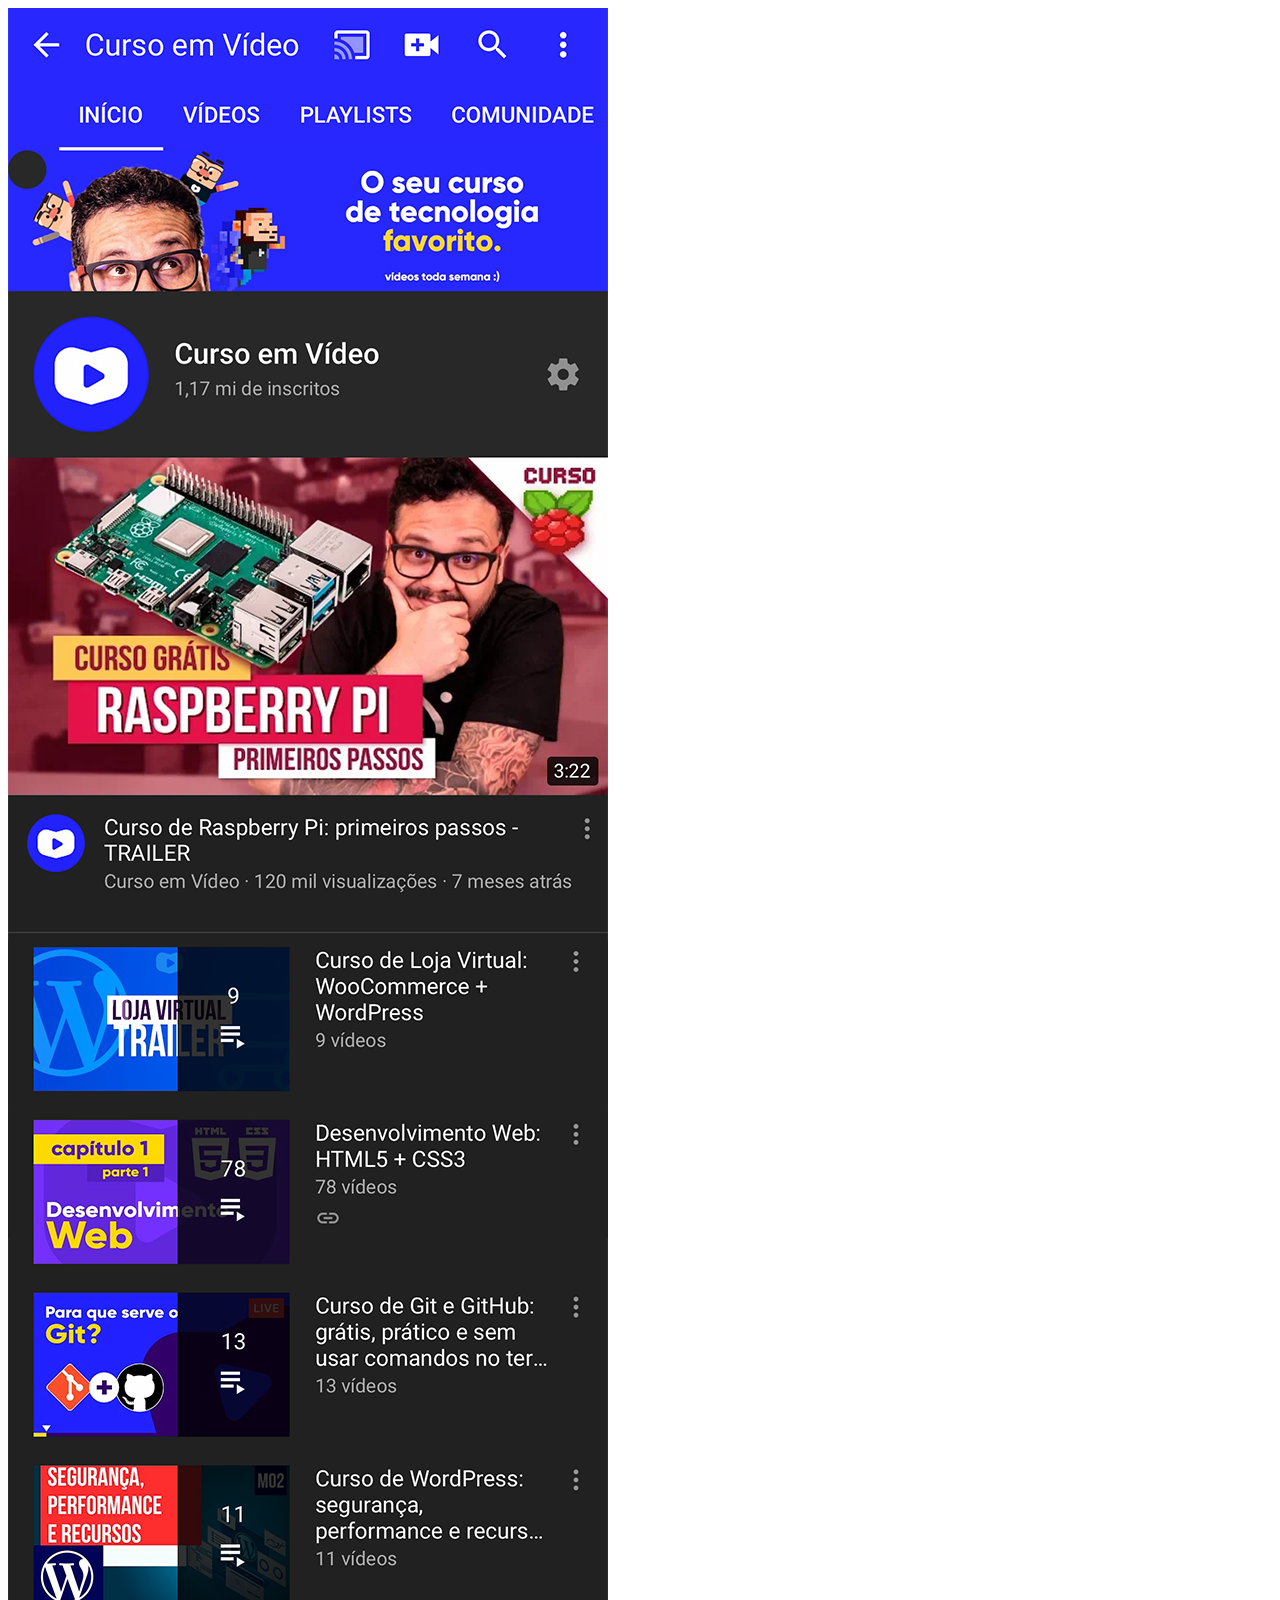
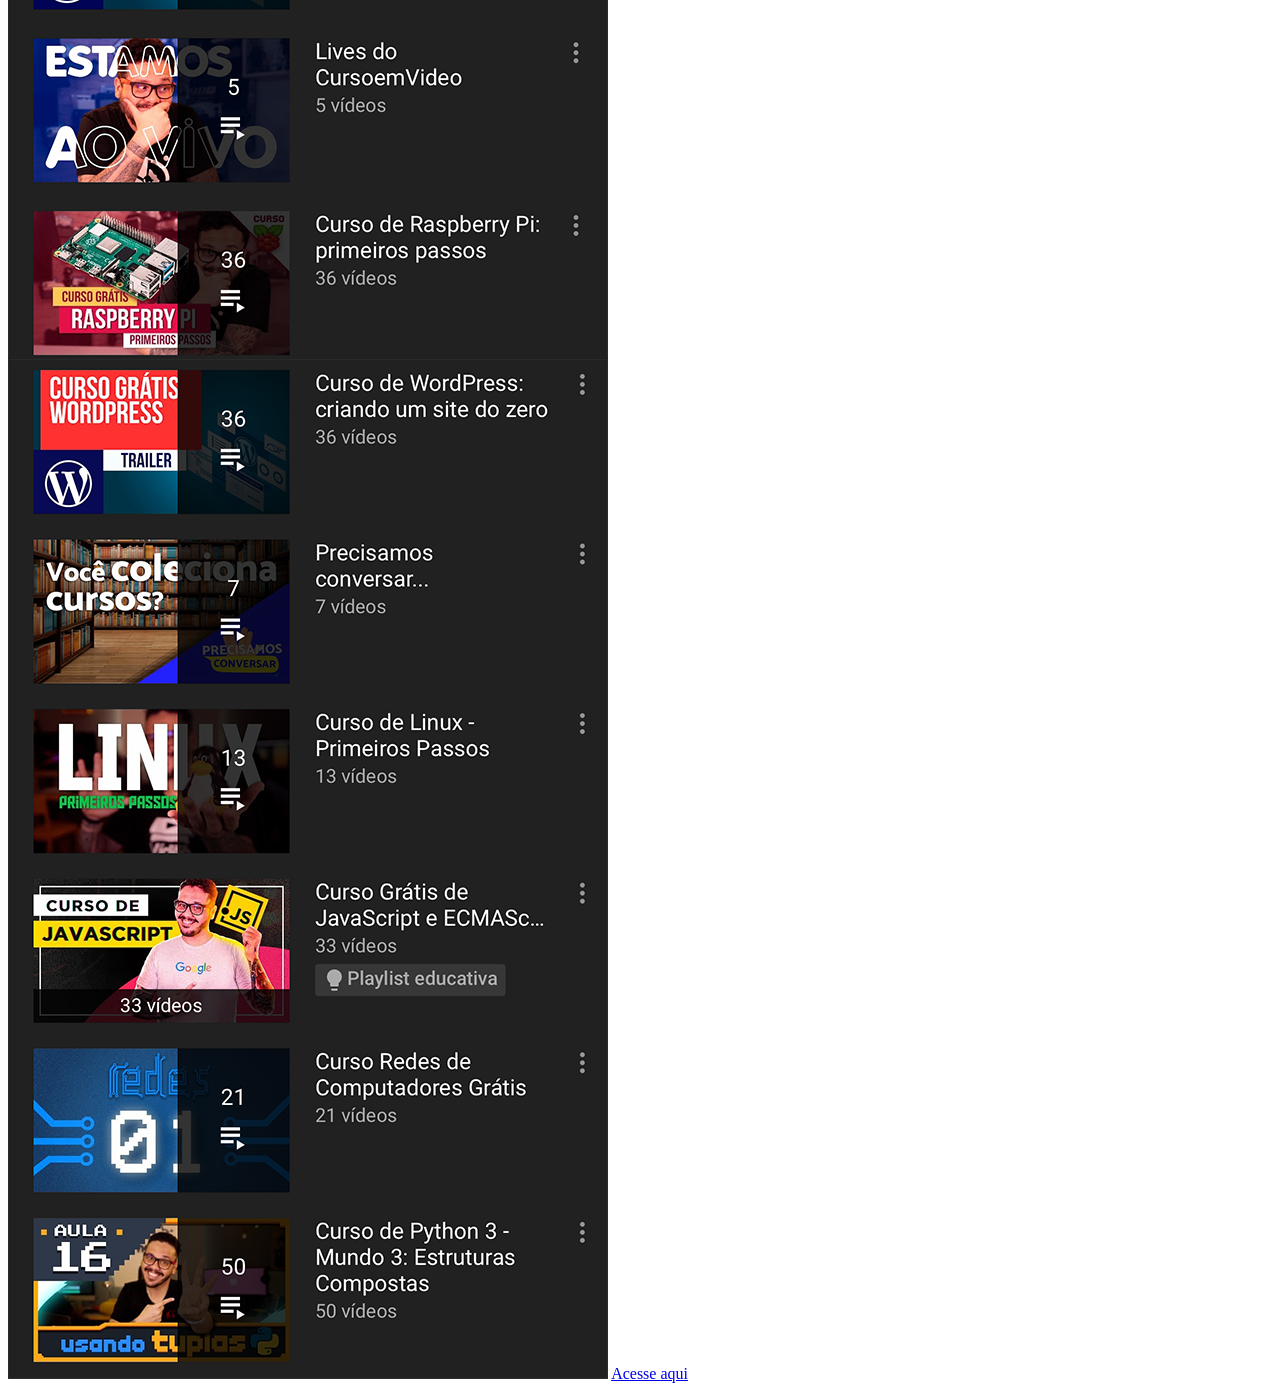
==== youtube.html @ dc5950d3 "desafio13" ====
<!DOCTYPE html>
<html lang="pt-br">
<head>
    <meta charset="UTF-8">
    <meta name="viewport" content="width=device-width, initial-scale=1.0">
    <title>Youtube</title>
    <link rel="stylesheet" href="estilos/social">
</head>
<body>
    <img src="imagens/tela-youtube.png" alt="Youtube">
    <a href="https://www.youtube.com/@cursoemvideo/playlists" target="_blank">Acesse aqui</a>
</body>
</html>
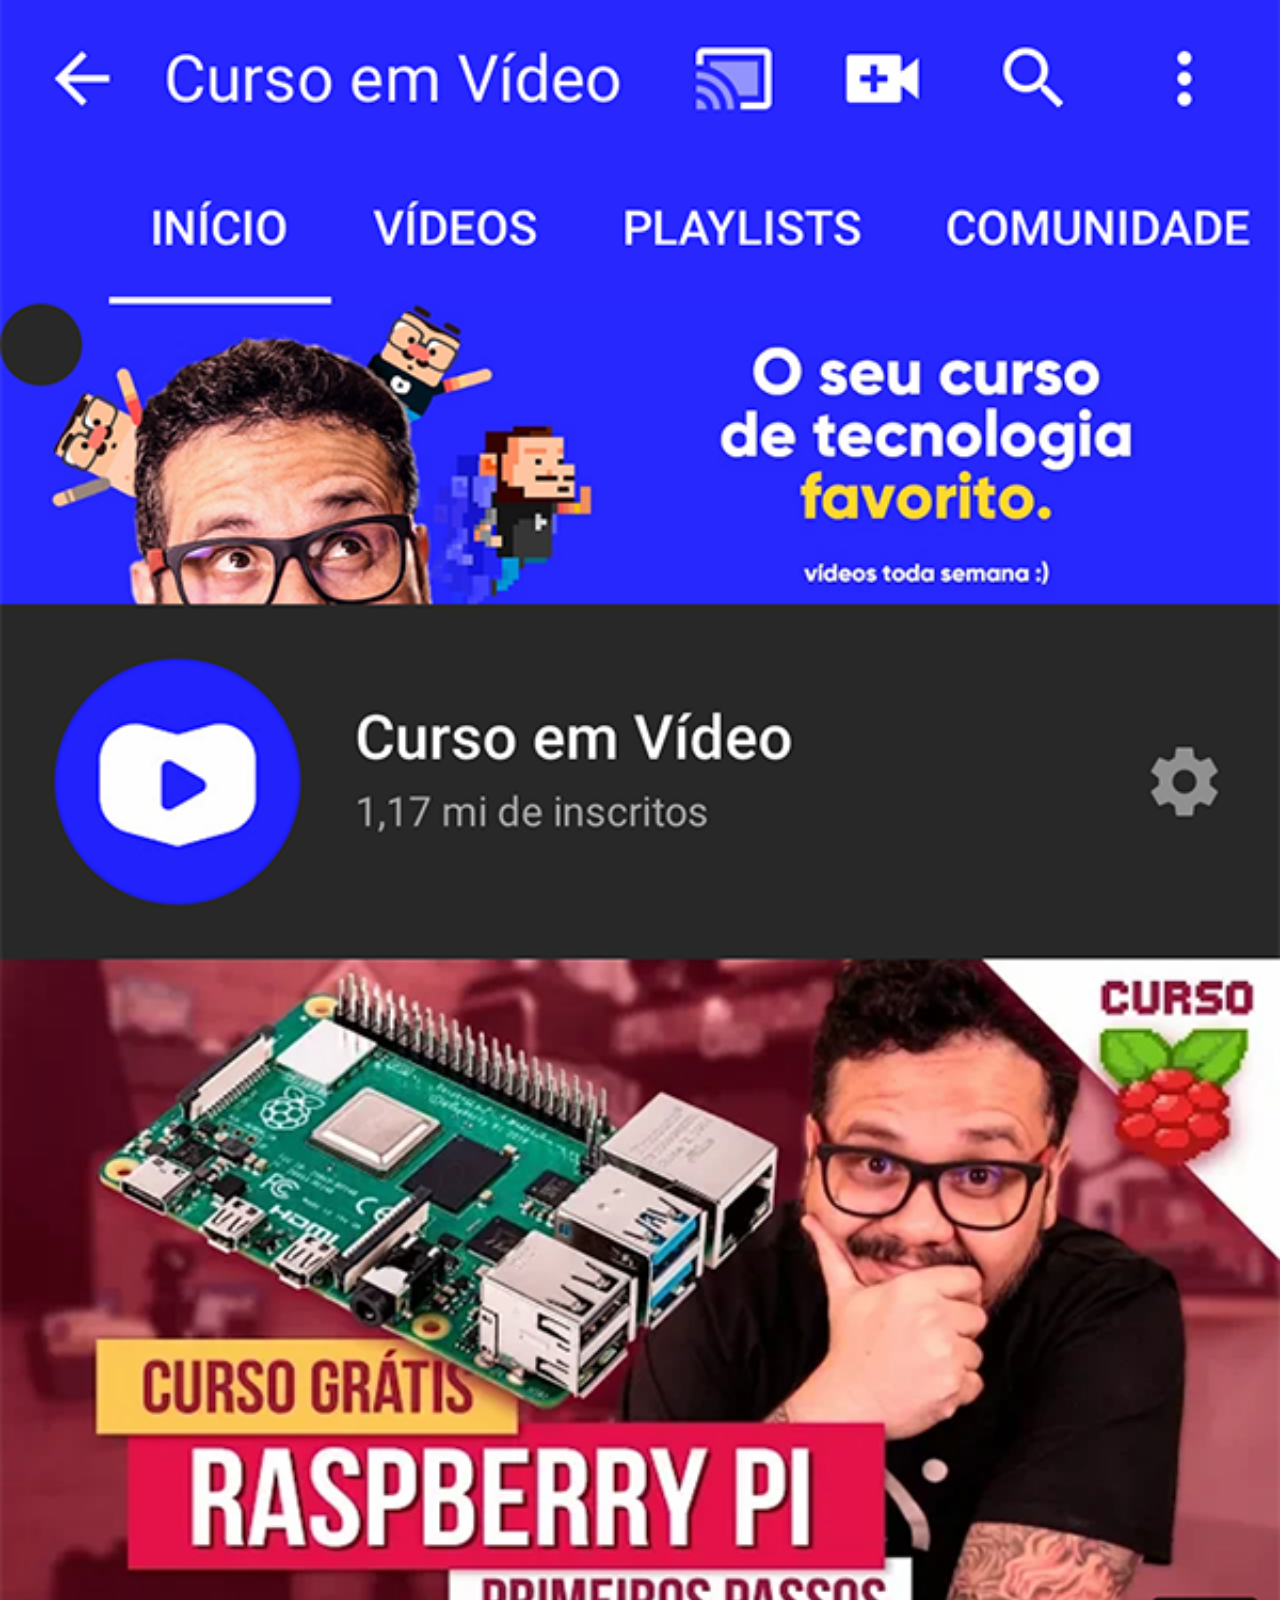
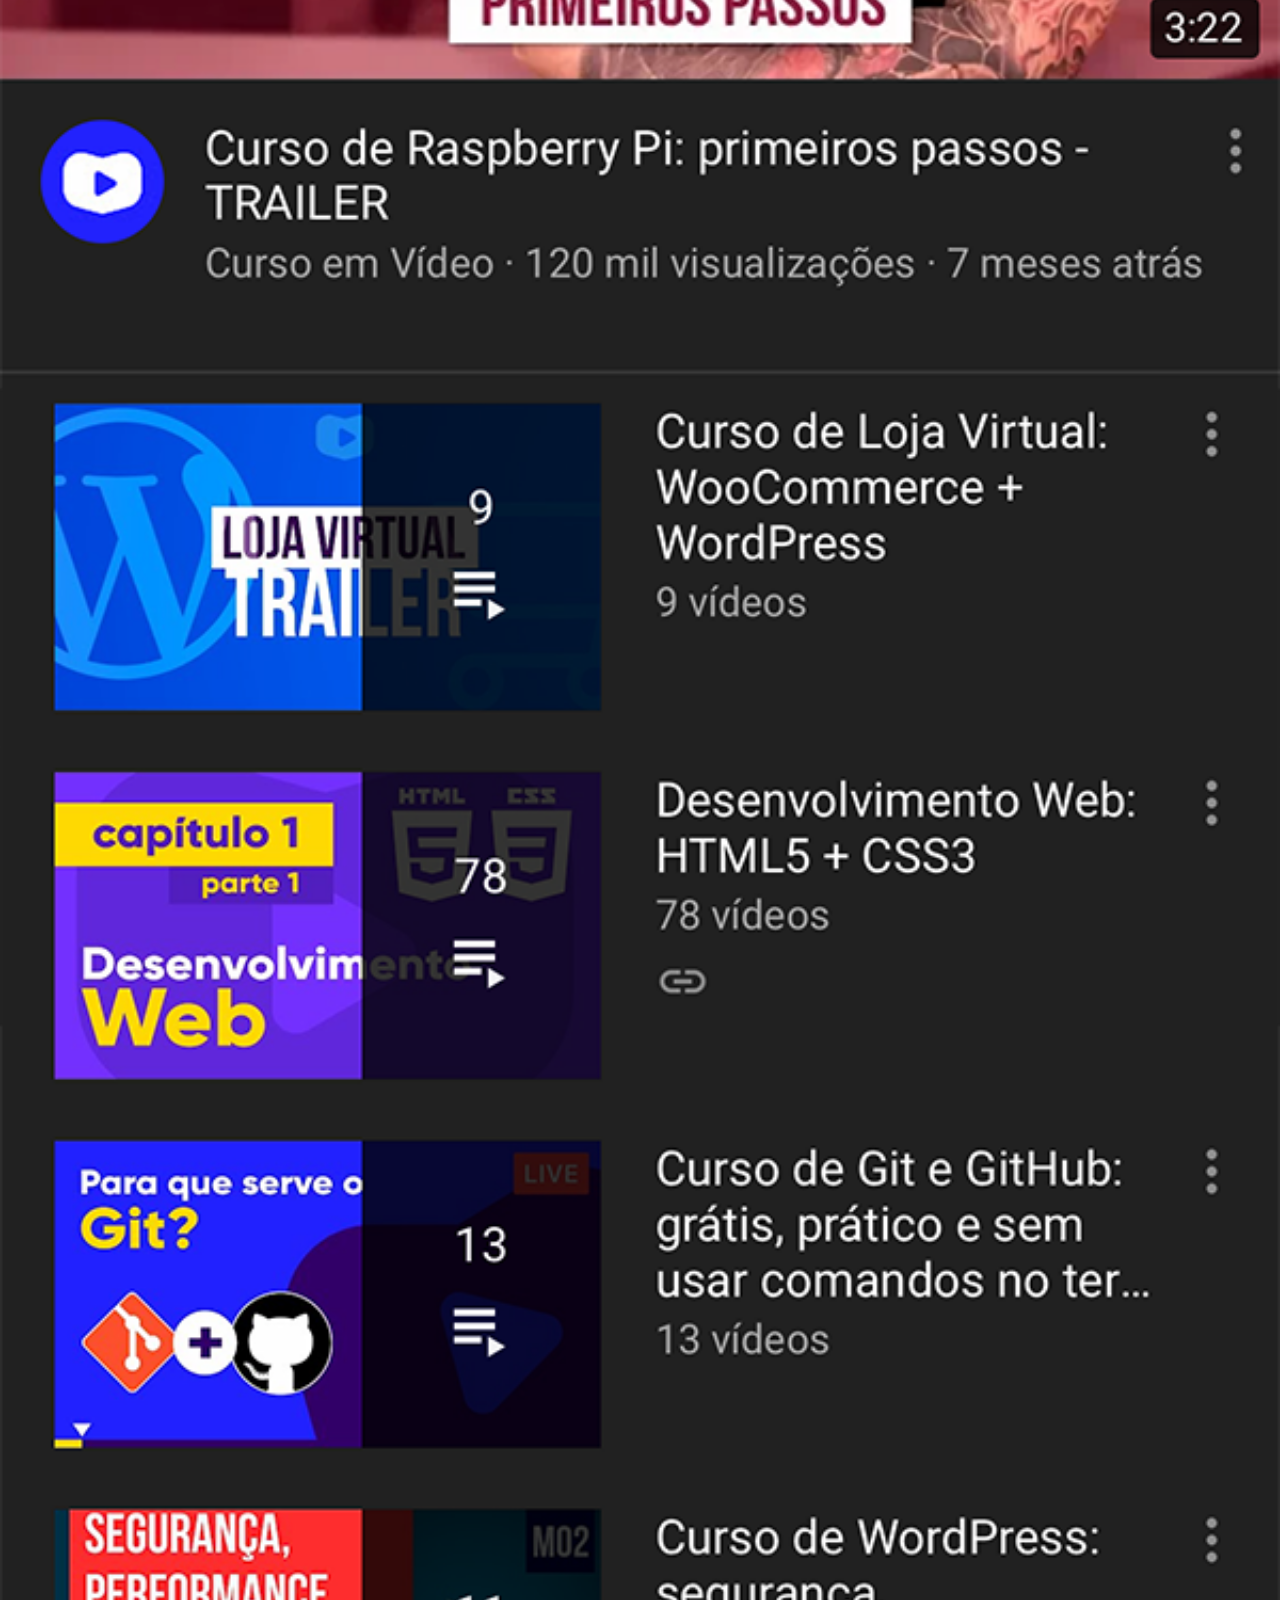
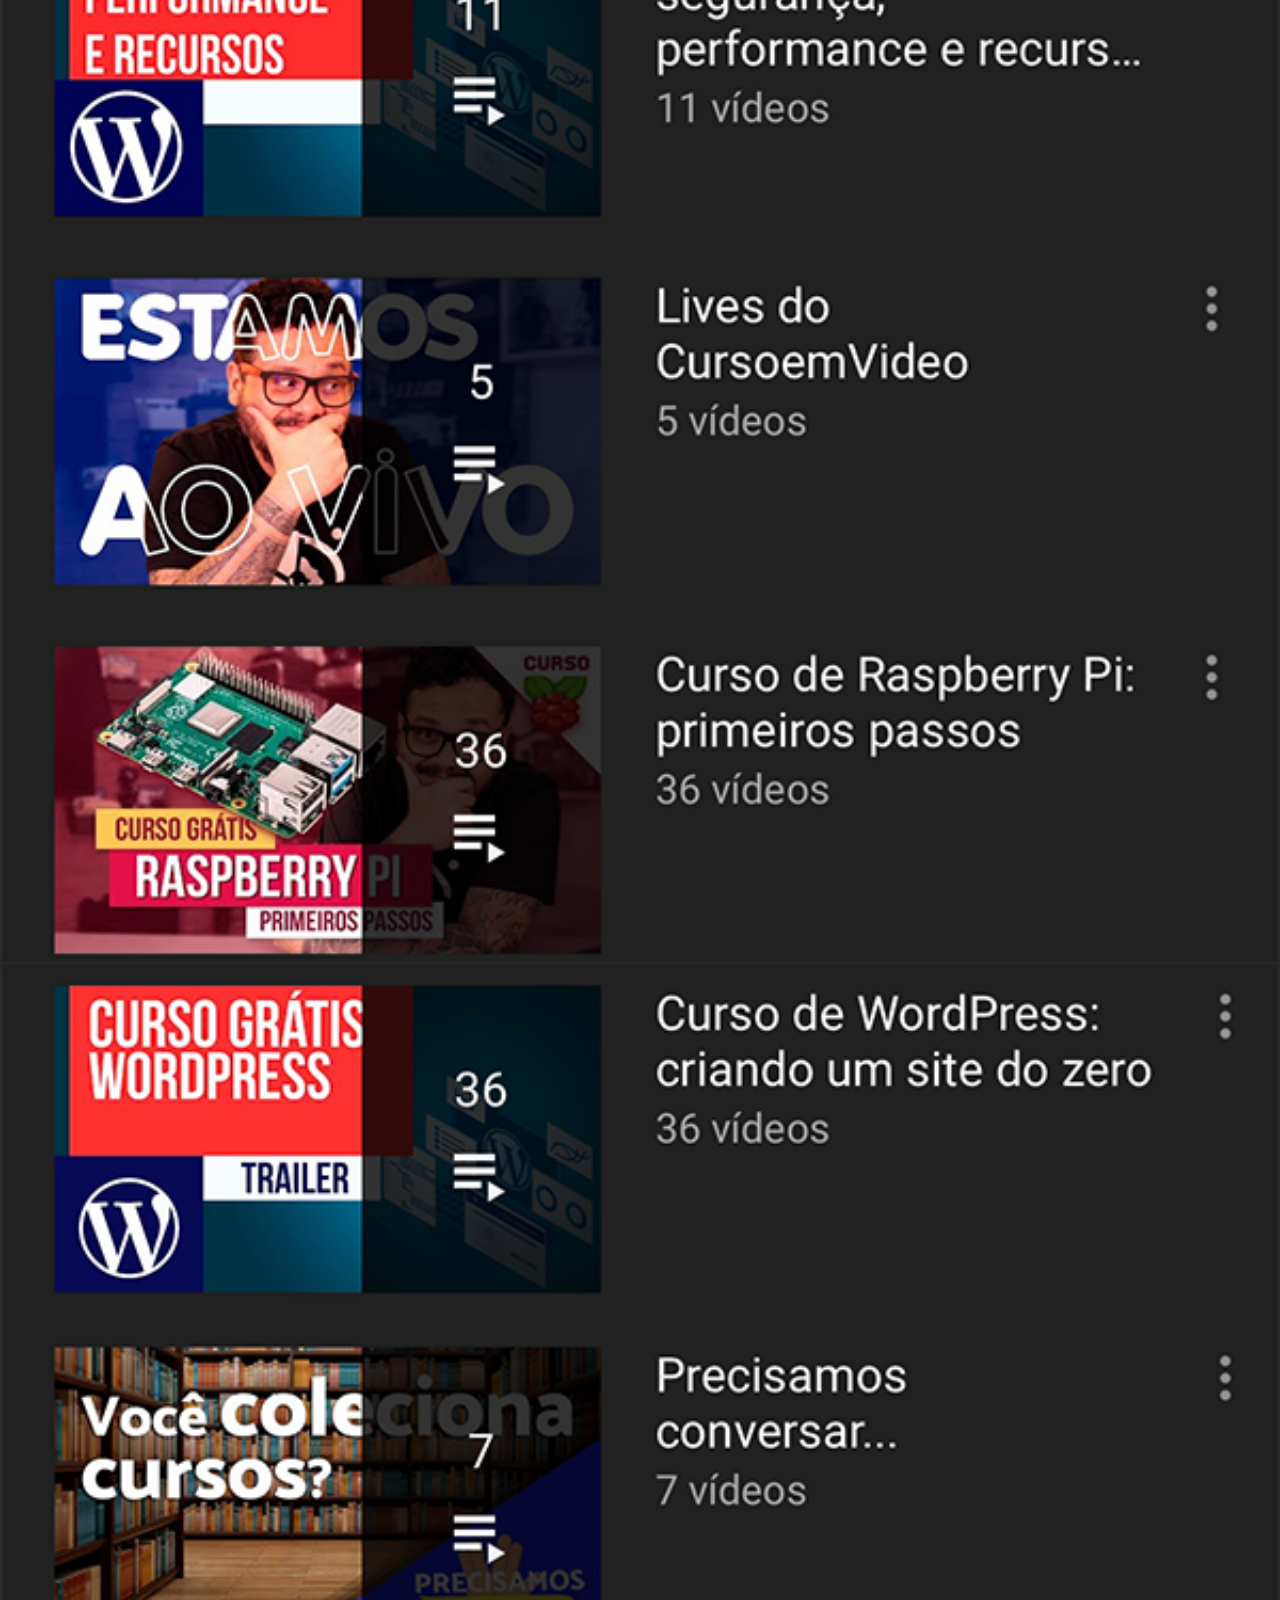
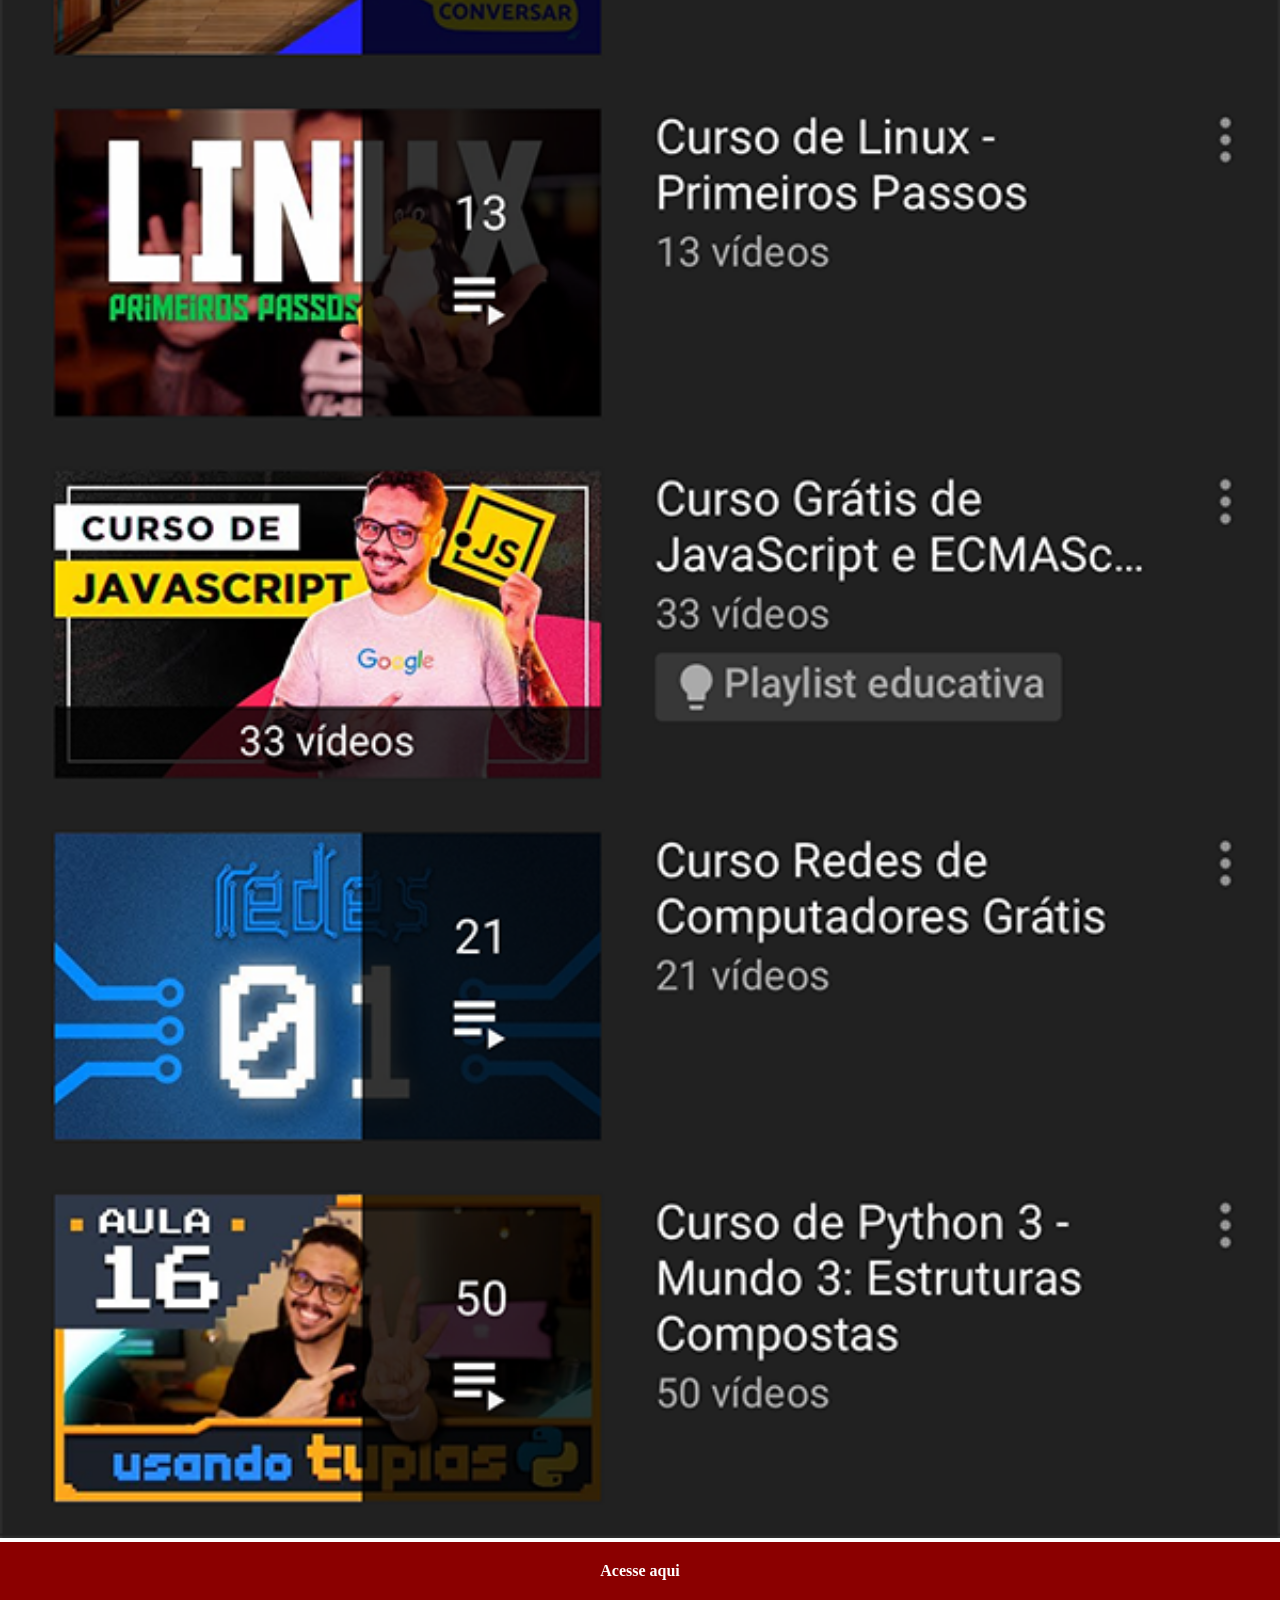
==== commit b83e0c6f: "d13 redes sociais" ====
--- a/youtube.html
+++ b/youtube.html
@@ -4,7 +4,8 @@
     <meta charset="UTF-8">
     <meta name="viewport" content="width=device-width, initial-scale=1.0">
     <title>Youtube</title>
-    <link rel="stylesheet" href="estilos/social">
+    <link rel="stylesheet" href="estilos/social.css">
+    <style>body{margin:0!important;padding:0!important;}</style>
 </head>
 <body>
     <img src="imagens/tela-youtube.png" alt="Youtube">
--- a/estilos/social.css
+++ b/estilos/social.css
@@ -0,0 +1,30 @@
+@charset "UTF-8"
+
+html, body {
+    margin: 0;
+    padding: 0;
+    font-family: Arial, Helvetica, sans-serif;
+}
+          
+::-webkit-scrollbar {
+    width: 0px;
+    height: 0px;
+}
+          
+img {
+    width: 100vw;
+}
+          
+a {
+    display: block;
+    background-color: darkred;
+    color: white;
+    padding: 20px;
+    text-align: center;
+    font-weight: bolder;
+    text-decoration: none;
+}
+
+a:hover {
+    background-color: red;
+}
